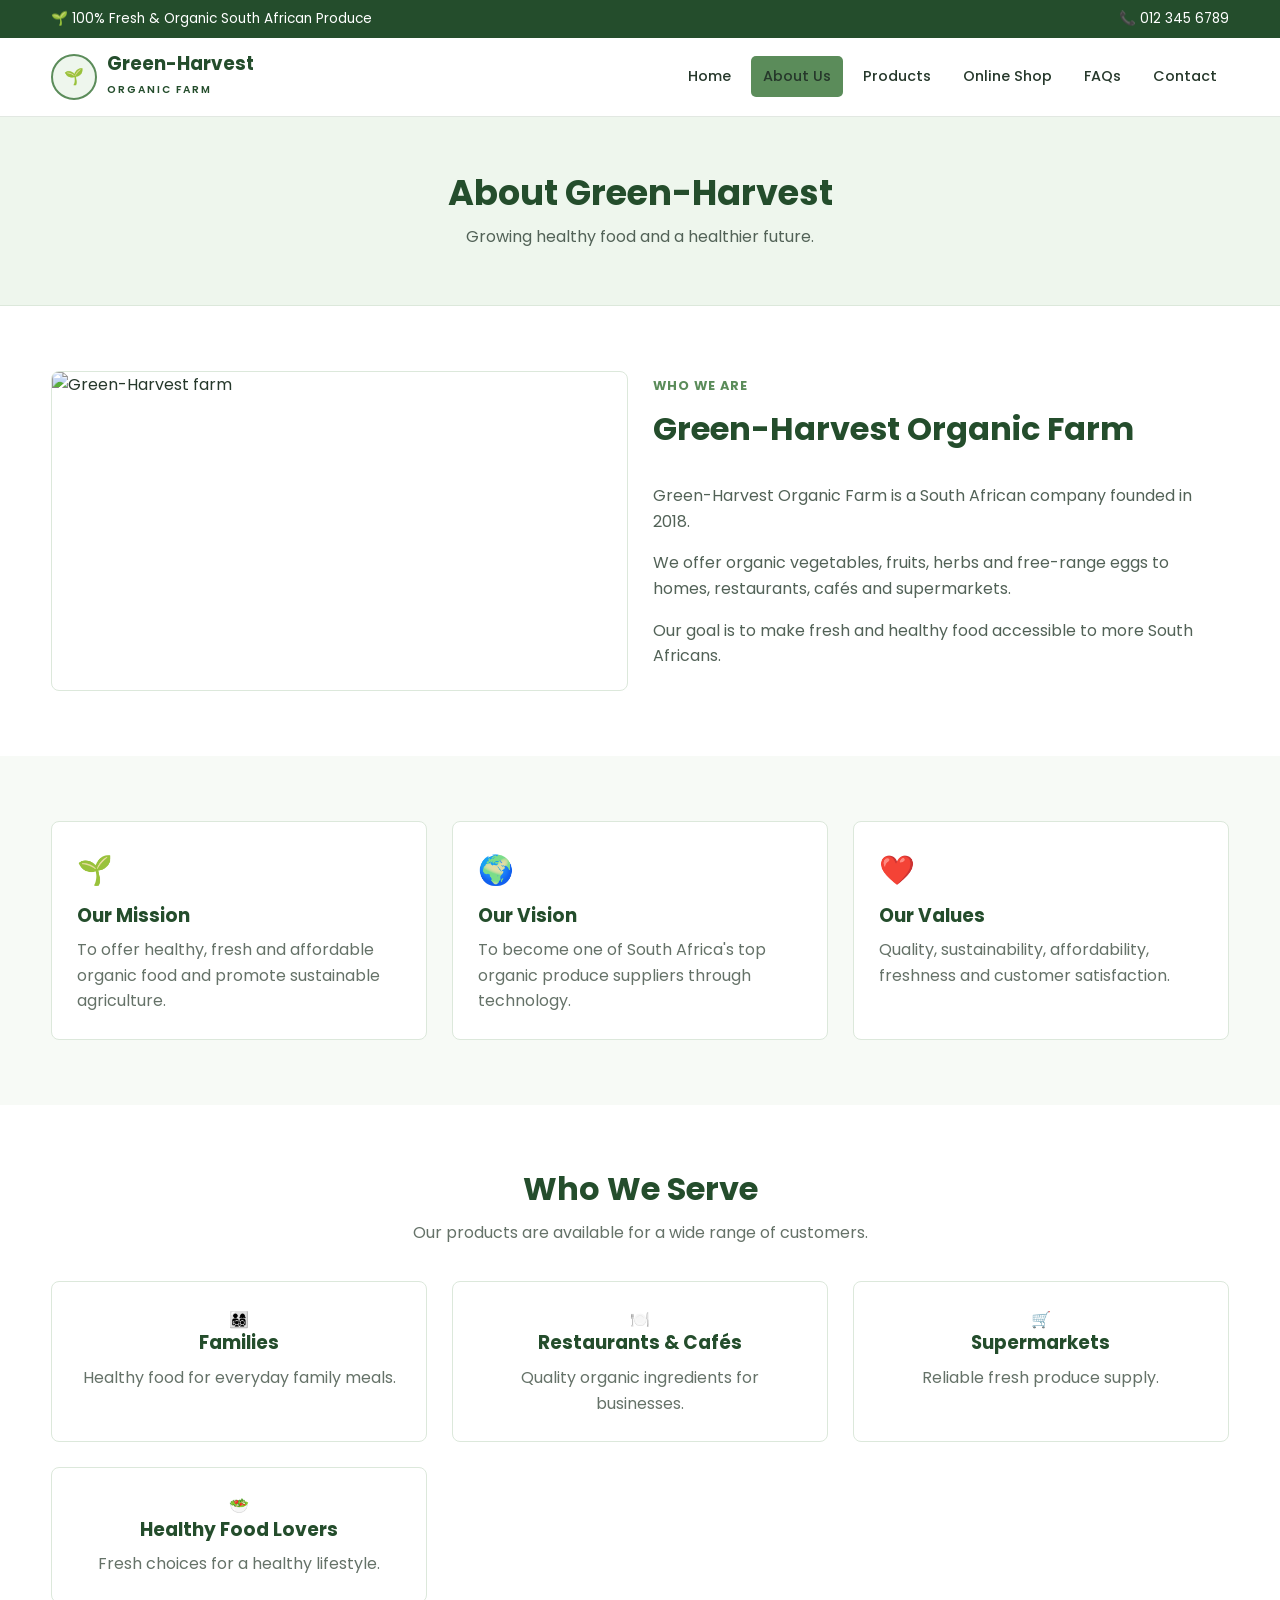
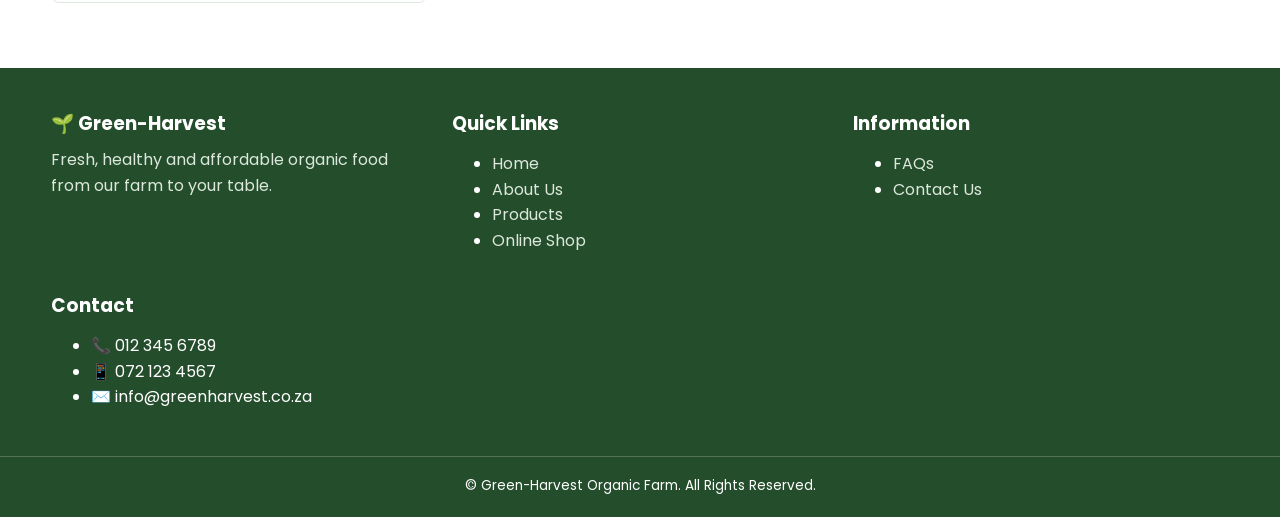
==== about.html @ e3145456 "Add Green-Harvest website files-POE" ====
<!DOCTYPE html>
<html lang="en">

<head>

    <meta charset="UTF-8">

    <meta name="viewport"
          content="width=device-width, initial-scale=1.0">

    <title>Green-Harvest | About Us</title>

    <link rel="stylesheet" href="style.css">

    <link rel="preconnect"
          href="https://fonts.googleapis.com">

    <link rel="preconnect"
          href="https://fonts.gstatic.com"
          crossorigin>

    <link
        href="https://fonts.googleapis.com/css2?family=Poppins:wght@400;500;600;700;800&display=swap"
        rel="stylesheet">

</head>

<body>


<!-- TOP BAR -->

<div class="top-bar">

    <div class="container top-content">

        <span>
            🌱 100% Fresh & Organic South African Produce
        </span>

        <span>
            📞 012 345 6789
        </span>

    </div>

</div>


<!-- NAVIGATION -->

<header>

    <div class="container">

        <nav>

            <a href="index.html" class="logo">

                <div class="logo-icon">
                    🌱
                </div>

                <div class="logo-text">

                    <h2>
                        Green-Harvest
                    </h2>

                    <span>
                        ORGANIC FARM
                    </span>

                </div>

            </a>


            <button class="menu-btn" id="menuBtn">
                ☰
            </button>


            <ul class="nav-links" id="navLinks">

                <li>
                    <a href="index.html">
                        Home
                    </a>
                </li>

                <li>
                    <a class="active-link" href="about.html">
                        About Us
                    </a>
                </li>

                <li>
                    <a href="products.html">
                        Products
                    </a>
                </li>

                <li>
                    <a href="shop.html">
                        Online Shop
                    </a>
                </li>

                <li>
                    <a href="faq.html">
                        FAQs
                    </a>
                </li>

                <li>
                    <a href="contact.html">
                        Contact
                    </a>
                </li>

            </ul>

        </nav>

    </div>

</header>


<!-- PAGE HERO -->

<section class="page-banner">

    <div class="container">

        <h1>
            About Green-Harvest
        </h1>

        <p>
            Growing healthy food and a healthier future.
        </p>

    </div>

</section>


<!-- ABOUT -->

<section class="section">

    <div class="container">

        <div class="about-grid">

            <div class="about-image">

                <img
                    src="https://images.unsplash.com/photo-1501004318641-b39e6451bec6?auto=format&fit=crop&w=1000&q=80"
                    alt="Green-Harvest farm">

            </div>


            <div class="about-content">

                <div class="section-heading left">

                    <p>
                        WHO WE ARE
                    </p>

                    <h2>
                        Green-Harvest Organic Farm
                    </h2>

                </div>


                <p>
                    Green-Harvest Organic Farm is a South African
                    company founded in 2018.
                </p>

                <p>
                    We offer organic vegetables, fruits, herbs and
                    free-range eggs to homes, restaurants, cafés
                    and supermarkets.
                </p>

                <p>
                    Our goal is to make fresh and healthy food
                    accessible to more South Africans.
                </p>

            </div>

        </div>

    </div>

</section>


<!-- MISSION AND VISION -->

<section class="section products">

    <div class="container">

        <div class="why-grid">

            <div class="why-card">

                <div class="icon">
                    🌱
                </div>

                <h3>
                    Our Mission
                </h3>

                <p>
                    To offer healthy, fresh and affordable organic
                    food and promote sustainable agriculture.
                </p>

            </div>


            <div class="why-card">

                <div class="icon">
                    🌍
                </div>

                <h3>
                    Our Vision
                </h3>

                <p>
                    To become one of South Africa's top organic
                    produce suppliers through technology.
                </p>

            </div>


            <div class="why-card">

                <div class="icon">
                    ❤️
                </div>

                <h3>
                    Our Values
                </h3>

                <p>
                    Quality, sustainability, affordability,
                    freshness and customer satisfaction.
                </p>

            </div>

        </div>

    </div>

</section>


<!-- TARGET AUDIENCE -->

<section class="section">

    <div class="container">

        <div class="section-heading">

            <h2>
                Who We Serve
            </h2>

            <p>
                Our products are available for a wide range
                of customers.
            </p>

        </div>


        <div class="feature-grid">

            <div class="feature-card">
                👨‍👩‍👧‍👦
                <h3>Families</h3>
                <p>
                    Healthy food for everyday family meals.
                </p>
            </div>

            <div class="feature-card">
                🍽️
                <h3>Restaurants & Cafés</h3>
                <p>
                    Quality organic ingredients for businesses.
                </p>
            </div>

            <div class="feature-card">
                🛒
                <h3>Supermarkets</h3>
                <p>
                    Reliable fresh produce supply.
                </p>
            </div>

            <div class="feature-card">
                🥗
                <h3>Healthy Food Lovers</h3>
                <p>
                    Fresh choices for a healthy lifestyle.
                </p>
            </div>

        </div>

    </div>

</section>


<!-- FOOTER -->

<footer>

    <div class="container">

        <div class="footer-grid">

            <div class="footer-col">

                <h3>
                    🌱 Green-Harvest
                </h3>

                <p>
                    Fresh, healthy and affordable organic food
                    from our farm to your table.
                </p>

            </div>


            <div class="footer-col">

                <h3>
                    Quick Links
                </h3>

                <ul>

                    <li>
                        <a href="index.html">Home</a>
                    </li>

                    <li>
                        <a href="about.html">About Us</a>
                    </li>

                    <li>
                        <a href="products.html">Products</a>
                    </li>

                    <li>
                        <a href="shop.html">Online Shop</a>
                    </li>

                </ul>

            </div>


            <div class="footer-col">

                <h3>
                    Information
                </h3>

                <ul>

                    <li>
                        <a href="faq.html">FAQs</a>
                    </li>

                    <li>
                        <a href="contact.html">Contact Us</a>
                    </li>

                </ul>

            </div>


            <div class="footer-col">

                <h3>
                    Contact
                </h3>

                <ul>

                    <li>📞 012 345 6789</li>
                    <li>📱 072 123 4567</li>
                    <li>✉️ info@greenharvest.co.za</li>

                </ul>

            </div>

        </div>

    </div>


    <div class="copyright">

        © <span id="year"></span>
        Green-Harvest Organic Farm.
        All Rights Reserved.

    </div>

</footer>


<script src="script.js"></script>

</body>

</html>
---- style.css ----
/* Green-Harvest Organic Farm
   CSS based on the Week 5-7 Web Development & Design material:
   selectors, box model, decoration, typography, links,
   responsive/adaptive design, media queries and breakpoints.
*/

/* =========================
   BASIC / TAG SELECTORS
   ========================= */

* {
    box-sizing: border-box;
}

html {
    scroll-behavior: smooth;
}

body {
    margin: 0;
    font-family: "Poppins", Helvetica, Arial, sans-serif;
    color: #26382b;
    background-color: #ffffff;
    line-height: 1.6;
}

img {
    max-width: 100%;
    height: auto;
    display: block;
}

h1, h2, h3, p {
    margin-top: 0;
}

h1, h2, h3 {
    line-height: 1.2;
}

a {
    text-decoration: none;
}

button,
input,
textarea,
select {
    font: inherit;
}

button {
    cursor: pointer;
}

/* =========================
   CLASS SELECTORS / LAYOUT
   ========================= */

.container {
    width: 92%;
    max-width: 1200px;
    margin-left: auto;
    margin-right: auto;
}

.top-bar {
    background-color: #244d2c;
    color: #ffffff;
    font-size: 0.85rem;
    padding: 8px 0;
}

.top-content {
    display: flex;
    justify-content: space-between;
    align-items: center;
    gap: 15px;
}

header {
    background-color: #ffffff;
    border-bottom: 1px solid #e2e8e2;
    position: relative;
    z-index: 10;
}

nav {
    min-height: 78px;
    display: flex;
    align-items: center;
    justify-content: space-between;
    gap: 20px;
}

.logo {
    display: flex;
    align-items: center;
    gap: 10px;
    color: #244d2c;
}

.logo-icon {
    width: 46px;
    height: 46px;
    border: 2px solid #5b8c5a;
    border-radius: 50%;
    display: flex;
    align-items: center;
    justify-content: center;
    background-color: #eef6ed;
}

.logo-text h2 {
    margin-bottom: 0;
    font-size: 1.15rem;
}

.logo-text span {
    font-size: 0.65rem;
    letter-spacing: 2px;
    font-weight: 600;
}

.nav-links {
    list-style: none;
    display: flex;
    align-items: center;
    gap: 8px;
    margin: 0;
    padding: 0;
}

.nav-links a {
    display: block;
    color: #26382b;
    padding: 9px 12px;
    border-radius: 5px;
    font-size: 0.9rem;
    font-weight: 500;
}

/* Link pseudo-classes from Week 6 */
.nav-links a:link {
    color: #26382b;
}

.nav-links a:visited {
    color: #4d6953;
}

.nav-links a:hover {
    color: #ffffff;
    background-color: #5b8c5a;
}

.nav-links a:active {
    background-color: #244d2c;
    color: #ffffff;
}

.nav-links a:focus {
    outline: 2px solid #5b8c5a;
    outline-offset: 2px;
}

.nav-links .active-link {
    color: #ffffff;
    background-color: #5b8c5a;
}

.cart-btn {
    background-color: #244d2c !important;
    color: #ffffff !important;
}

.menu-btn {
    display: none;
    border: 1px solid #5b8c5a;
    background-color: #ffffff;
    color: #244d2c;
    padding: 7px 10px;
    border-radius: 5px;
}

/* =========================
   HERO / BANNERS
   ========================= */

.hero {
    min-height: 560px;
    display: flex;
    align-items: center;
    background-color: #eef6ed;
    background-image: linear-gradient(rgba(238, 246, 237, 0.82), rgba(238, 246, 237, 0.92));
    background-position: center;
    background-size: cover;
    background-repeat: no-repeat;
}

.hero-content {
    max-width: 680px;
    padding: 60px 0;
}

.small-title {
    color: #5b8c5a;
    font-weight: 700;
    font-size: 0.85rem;
    letter-spacing: 1px;
    margin-bottom: 14px;
}

.hero h1 {
    color: #244d2c;
    font-size: 2.8rem;
    margin-bottom: 20px;
}

.hero h1 span {
    color: #5b8c5a;
}

.hero p {
    max-width: 620px;
    color: #526257;
    margin-bottom: 28px;
}

.hero-buttons {
    display: flex;
    flex-wrap: wrap;
    gap: 12px;
}

.btn {
    display: inline-block;
    border: 1px solid #5b8c5a;
    border-radius: 5px;
    padding: 12px 20px;
    background-color: #5b8c5a;
    color: #ffffff;
    font-weight: 600;
    text-align: center;
}

.btn:hover {
    background-color: #244d2c;
    border-color: #244d2c;
}

.btn:focus {
    outline: 2px solid #244d2c;
    outline-offset: 2px;
}

.btn-light {
    background-color: #ffffff;
    color: #244d2c;
}

.btn-light:hover {
    color: #ffffff;
}

.page-banner {
    background-color: #eef6ed;
    text-align: center;
    padding: 55px 0;
    border-bottom: 1px solid #dce8db;
}

.page-banner h1 {
    color: #244d2c;
    font-size: 2.2rem;
    margin-bottom: 10px;
}

.page-banner p {
    color: #526257;
    margin-bottom: 0;
}

/* =========================
   GENERAL SECTIONS
   ========================= */

.section {
    padding: 65px 0;
}

.products {
    background-color: #f7faf6;
}

.section-heading {
    text-align: center;
    max-width: 720px;
    margin: 0 auto 35px;
}

.section-heading.left {
    text-align: left;
    margin-left: 0;
}

.section-heading h2 {
    color: #244d2c;
    font-size: 2rem;
    margin-bottom: 12px;
}

.section-heading p {
    color: #657268;
}

.section-heading > p:first-child {
    color: #5b8c5a;
    font-weight: 700;
    font-size: 0.8rem;
    letter-spacing: 1px;
}

/* =========================
   BOX MODEL / CARDS
   ========================= */

.features {
    padding: 45px 0;
    background-color: #ffffff;
}

.feature-grid,
.why-grid,
.footer-grid,
.contact-grid,
.about-grid {
    display: grid;
    gap: 25px;
}

.feature-grid {
    grid-template-columns: repeat(3, 1fr);
}

.feature-card,
.why-card {
    border: 1px solid #dce8db;
    border-radius: 8px;
    padding: 25px;
    background-color: #ffffff;
}

.feature-card {
    text-align: center;
}

.feature-icon {
    font-size: 2rem;
    margin-bottom: 12px;
}

.feature-card h3,
.why-card h3 {
    color: #244d2c;
    margin-bottom: 10px;
}

.feature-card p,
.why-card p {
    color: #657268;
    margin-bottom: 0;
}

.about-grid {
    grid-template-columns: 1fr 1fr;
    align-items: center;
}

.about-image img {
    width: 100%;
    min-height: 320px;
    object-fit: cover;
    border-radius: 8px;
    border: 1px solid #dce8db;
}

.about-content p {
    color: #526257;
}

.why-grid {
    grid-template-columns: repeat(3, 1fr);
}

.icon {
    font-size: 1.8rem;
    margin-bottom: 12px;
}

/* =========================
   PRODUCT GRID
   ========================= */

.product-grid {
    display: grid;
    grid-template-columns: repeat(3, 1fr);
    gap: 25px;
}

.product-card {
    background-color: #ffffff;
    border: 1px solid #dce8db;
    border-radius: 8px;
    overflow: hidden;
}

.product-card:hover {
    border-color: #5b8c5a;
}

.product-image {
    position: relative;
    overflow: hidden;
}

.product-image img {
    width: 100%;
    height: 220px;
    object-fit: cover;
}

.product-badge {
    position: absolute;
    top: 12px;
    left: 12px;
    padding: 5px 9px;
    border-radius: 4px;
    background-color: #244d2c;
    color: #ffffff;
    font-size: 0.75rem;
    font-weight: 600;
}

.product-info {
    padding: 20px;
}

.product-info h3 {
    color: #244d2c;
    margin-bottom: 8px;
}

.product-info p {
    color: #657268;
    font-size: 0.9rem;
}

.product-bottom {
    display: flex;
    align-items: center;
    justify-content: space-between;
    gap: 10px;
}

.price {
    color: #244d2c;
    font-weight: 700;
}

.offer {
    color: #5b8c5a;
    font-weight: 600;
}

/* =========================
   CATALOGUE / SHOP
   ========================= */

.catalogue-search {
    max-width: 700px;
    margin: 0 auto 25px;
}

.catalogue-search input {
    width: 100%;
    padding: 13px 15px;
    border: 1px solid #cbd8ca;
    border-radius: 5px;
    background-color: #ffffff;
}

.catalogue-search input:focus {
    outline: 2px solid #5b8c5a;
    border-color: #5b8c5a;
}

.categories {
    display: flex;
    flex-wrap: wrap;
    justify-content: center;
    gap: 8px;
    margin-bottom: 35px;
}

.category-btn {
    border: 1px solid #bfcdbf;
    border-radius: 5px;
    padding: 9px 15px;
    background-color: #ffffff;
    color: #244d2c;
}

.category-btn:hover,
.category-btn.active {
    background-color: #5b8c5a;
    border-color: #5b8c5a;
    color: #ffffff;
}

.no-results {
    display: none;
    text-align: center;
    padding: 25px;
    color: #657268;
}

.center-button {
    text-align: center;
    margin-top: 30px;
}

.shop-header {
    display: flex;
    align-items: center;
    justify-content: space-between;
    gap: 15px;
    margin-bottom: 25px;
}

.cart-box {
    border: 1px solid #dce8db;
    border-radius: 8px;
    padding: 20px;
    background-color: #ffffff;
}

.cart-header,
.cart-total {
    display: flex;
    justify-content: space-between;
    align-items: center;
    gap: 15px;
}

.cart-modal {
    display: none;
    position: fixed;
    inset: 0;
    z-index: 100;
    padding: 30px 15px;
    background-color: rgba(0, 0, 0, 0.45);
    overflow: auto;
}

.cart-modal.open {
    display: block;
}

.cart-modal > * {
    max-width: 700px;
    margin-left: auto;
    margin-right: auto;
}

.close-cart {
    border: 0;
    background-color: transparent;
    color: #244d2c;
    font-size: 1.4rem;
}

.empty-cart {
    text-align: center;
    color: #657268;
}

.toast {
    display: none;
    position: fixed;
    right: 20px;
    bottom: 20px;
    z-index: 200;
    max-width: 320px;
    padding: 12px 16px;
    border-radius: 5px;
    background-color: #244d2c;
    color: #ffffff;
}

.toast.show {
    display: block;
}

/* =========================
   CONTACT / FORM
   ========================= */

.contact-grid {
    grid-template-columns: 0.9fr 1.1fr;
}

.contact-info,
.contact-form {
    border: 1px solid #dce8db;
    border-radius: 8px;
    padding: 30px;
    background-color: #ffffff;
}

.contact-info h2,
.contact-form h2 {
    color: #244d2c;
    margin-bottom: 15px;
}

.contact-info > p {
    color: #657268;
    margin-bottom: 25px;
}

.contact-detail {
    display: flex;
    flex-direction: column;
    gap: 3px;
    padding: 13px 0;
    border-bottom: 1px solid #e7eee6;
}

.contact-detail span {
    color: #657268;
}

.form-group {
    margin-bottom: 18px;
}

.form-group label {
    display: block;
    color: #244d2c;
    font-weight: 600;
    margin-bottom: 6px;
}

.form-group input,
.form-group textarea,
.form-group select {
    width: 100%;
    padding: 12px 13px;
    border: 1px solid #cbd8ca;
    border-radius: 5px;
    background-color: #ffffff;
}

.form-group textarea {
    min-height: 130px;
    resize: vertical;
}

.form-group input:focus,
.form-group textarea:focus,
.form-group select:focus {
    outline: 2px solid #5b8c5a;
    border-color: #5b8c5a;
}

.map-section {
    padding-top: 0;
}

.map {
    min-height: 280px;
    border: 1px solid #dce8db;
    border-radius: 8px;
    overflow: hidden;
}

/* =========================
   FAQ
   ========================= */

.faq-container {
    max-width: 850px;
    margin: 0 auto;
}

.faq-item {
    border: 1px solid #dce8db;
    border-radius: 6px;
    margin-bottom: 12px;
    background-color: #ffffff;
    overflow: hidden;
}

.faq-question {
    display: flex;
    justify-content: space-between;
    align-items: center;
    gap: 15px;
    padding: 17px 20px;
    color: #244d2c;
    font-weight: 600;
    cursor: pointer;
}

.faq-question:hover {
    background-color: #eef6ed;
}

.faq-answer {
    display: none;
    padding: 0 20px 18px;
    color: #657268;
}

.faq-item.open .faq-answer {
    display: block;
}

/* =========================
   FOOTER
   ========================= */

footer {
    background-color: #244d2c;
    color: #ffffff;
    padding: 45px 0 20px;
}

.footer-grid {
    grid-template-columns: repeat(3, 1fr);
}

.footer-col h3 {
    color: #ffffff;
    margin-bottom: 12px;
}

.footer-col p,
.footer-col a {
    color: #dce8db;
}

.footer-col a:hover {
    color: #ffffff;
    text-decoration: underline;
}

.copyright {
    border-top: 1px solid rgba(255, 255, 255, 0.2);
    margin-top: 30px;
    padding-top: 18px;
    text-align: center;
    font-size: 0.85rem;
}

/* =========================
   COMPOUND / GROUPING SELECTORS
   ========================= */

/* Compound selector: targets links inside the navigation. */
header .nav-links a {
    transition: background-color 0.2s ease, color 0.2s ease;
}

/* Grouping selector: keeps headings consistent. */
.hero h1,
.page-banner h1,
.section-heading h2,
.contact-info h2,
.contact-form h2 {
    font-weight: 700;
}

/* =========================
   RESPONSIVE DESIGN
   Mobile-first adjustment
   ========================= */

/* Breakpoint for medium screens */
@media (max-width: 900px) {

    .nav-links {
        gap: 3px;
    }

    .nav-links a {
        padding: 8px 7px;
        font-size: 0.82rem;
    }

    .product-grid,
    .feature-grid,
    .why-grid {
        grid-template-columns: repeat(2, 1fr);
    }

    .about-grid,
    .contact-grid {
        grid-template-columns: 1fr;
    }

    .footer-grid {
        grid-template-columns: 1fr 1fr;
    }
}

/* Breakpoint for smaller screens */
@media (max-width: 700px) {

    .top-content {
        flex-direction: column;
        text-align: center;
        gap: 2px;
    }

    nav {
        min-height: 70px;
    }

    .menu-btn {
        display: block;
    }

    .nav-links {
        display: none;
        position: absolute;
        left: 4%;
        right: 4%;
        top: 70px;
        padding: 10px;
        flex-direction: column;
        align-items: stretch;
        background-color: #ffffff;
        border: 1px solid #dce8db;
        border-radius: 6px;
        box-shadow: 0 5px 15px rgba(0, 0, 0, 0.08);
    }

    .nav-links.open {
        display: flex;
    }

    .nav-links a {
        width: 100%;
    }

    .hero {
        min-height: auto;
    }

    .hero-content {
        padding: 50px 0;
    }

    .hero h1 {
        font-size: 2.1rem;
    }

    .hero-buttons {
        flex-direction: column;
        align-items: stretch;
    }

    .btn {
        width: 100%;
    }

    .section {
        padding: 50px 0;
    }

    .product-grid,
    .feature-grid,
    .why-grid,
    .footer-grid {
        grid-template-columns: 1fr;
    }

    .product-image img {
        height: 210px;
    }

    .shop-header {
        flex-direction: column;
        align-items: stretch;
    }

    .page-banner {
        padding: 45px 0;
    }

    .page-banner h1 {
        font-size: 1.8rem;
    }
}

/* Small breakpoint for very narrow screens */
@media (max-width: 450px) {

    .container {
        width: 94%;
    }

    .logo-text h2 {
        font-size: 1rem;
    }

    .logo-text span {
        font-size: 0.55rem;
    }

    .hero h1 {
        font-size: 1.8rem;
    }

    .section-heading h2 {
        font-size: 1.6rem;
    }

    .contact-info,
    .contact-form,
    .feature-card,
    .why-card,
    .product-info {
        padding: 20px;
    }
}
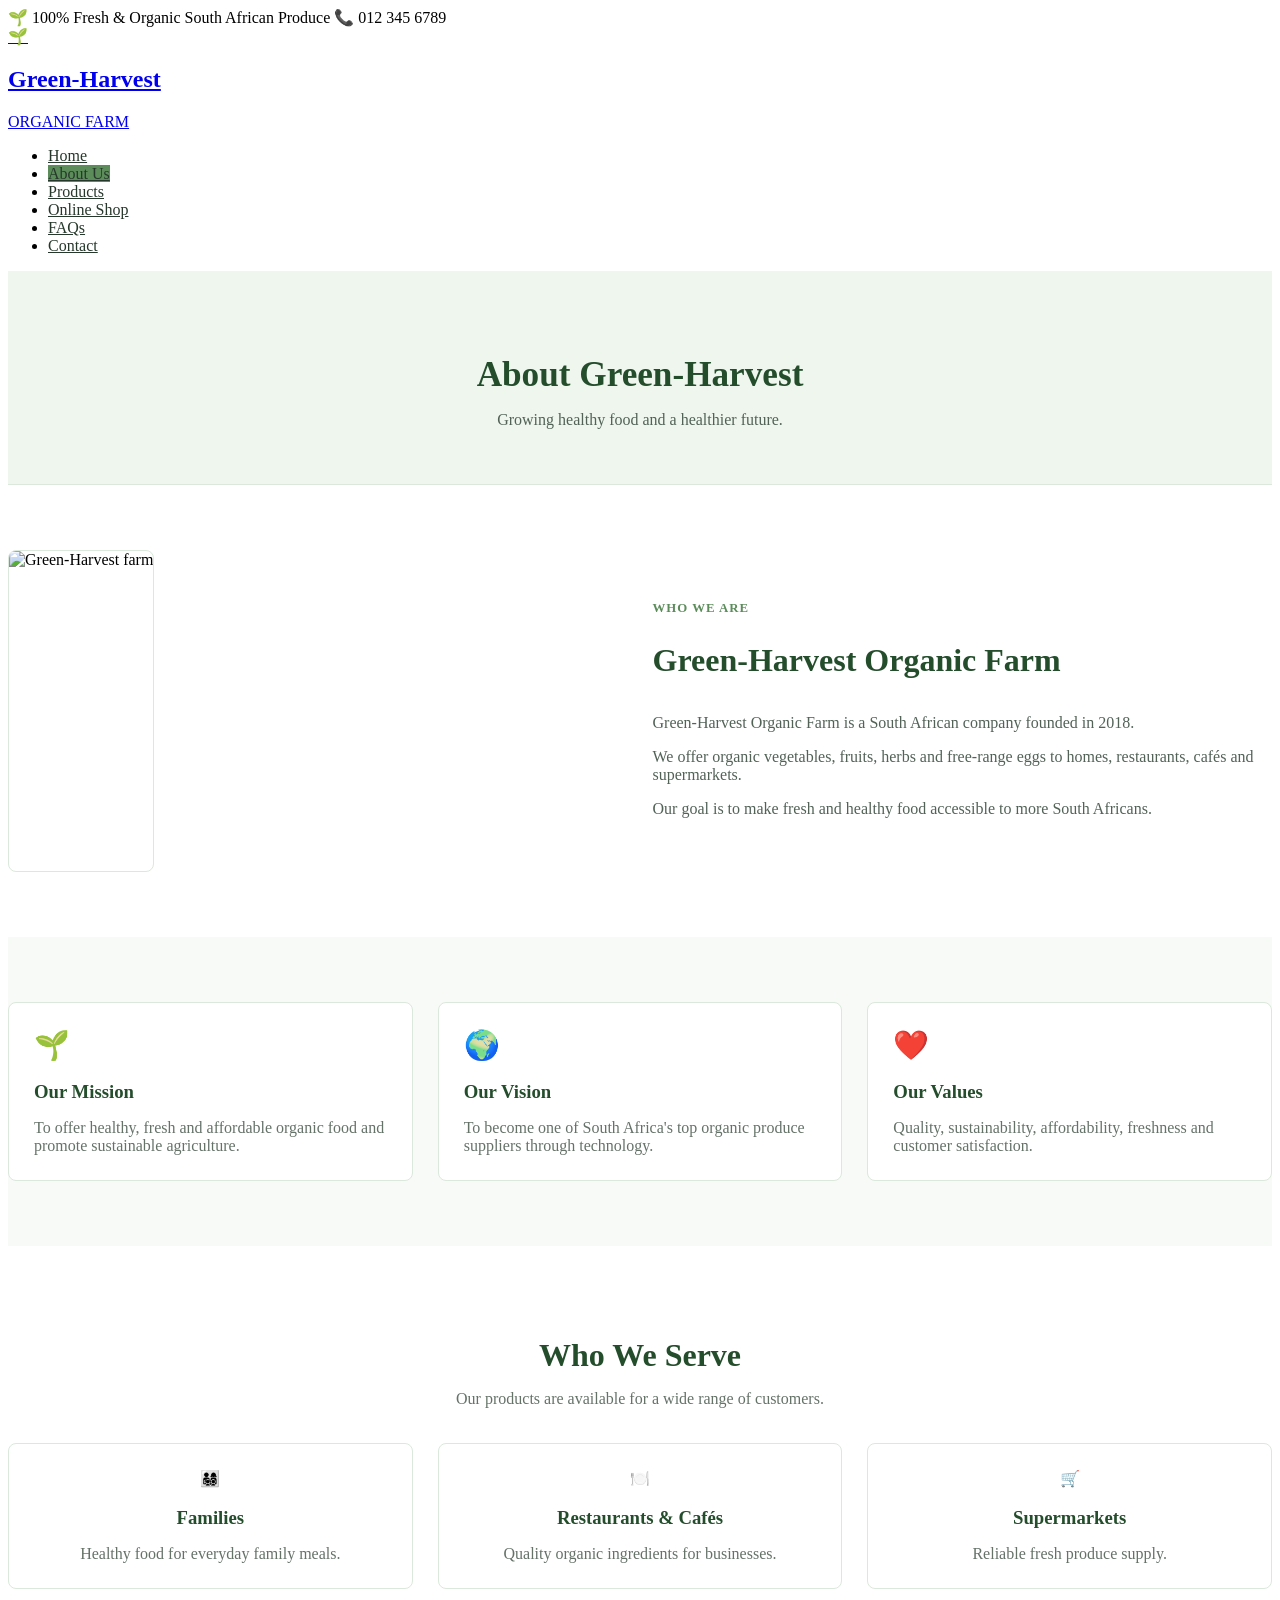
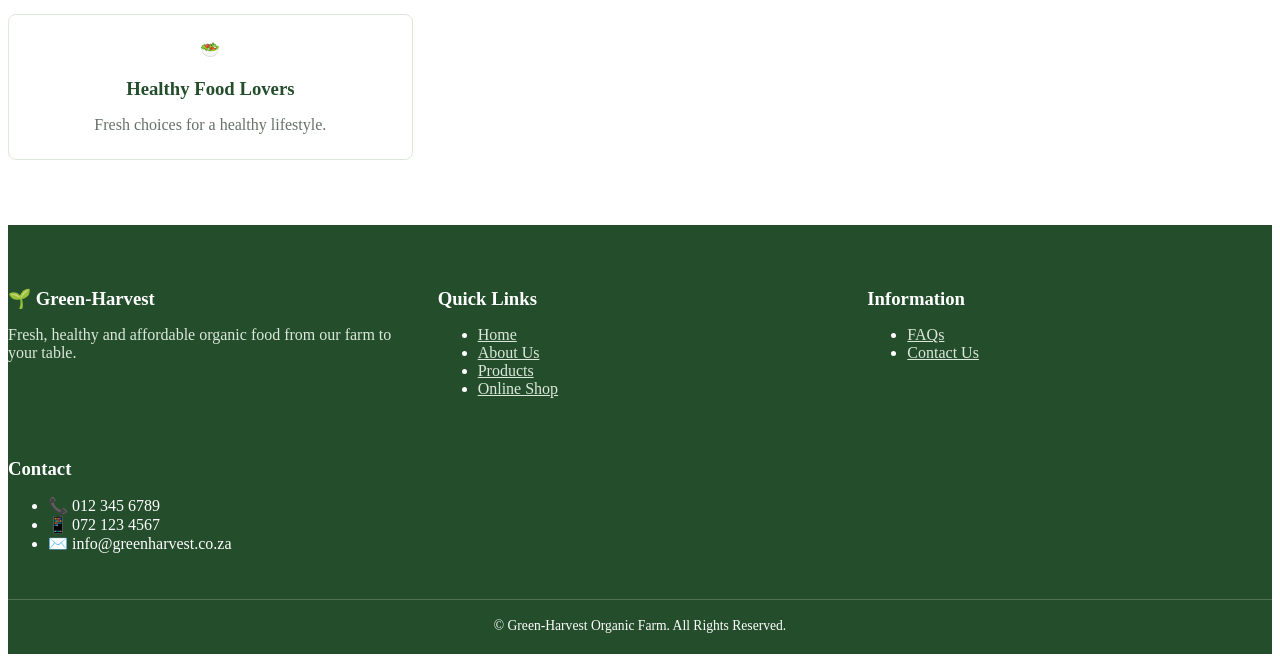
==== commit e601c54e: "Fix formatting issues in about.html" ====
--- a/about.html
+++ b/about.html
@@ -28,7 +28,6 @@
 <body>
 
 
-<!-- TOP BAR -->
 
 <div class="top-bar">
 
@@ -47,7 +46,6 @@
 </div>
 
 
-<!-- NAVIGATION -->
 
 <header>
 
@@ -128,7 +126,6 @@
 </header>
 
 
-<!-- PAGE HERO -->
 
 <section class="page-banner">
 
@@ -204,7 +201,6 @@
 </section>
 
 
-<!-- MISSION AND VISION -->
 
 <section class="section products">
 
@@ -272,7 +268,6 @@
 </section>
 
 
-<!-- TARGET AUDIENCE -->
 
 <section class="section">
 
@@ -333,7 +328,6 @@
 </section>
 
 
-<!-- FOOTER -->
 
 <footer>
 
@@ -441,4 +435,4 @@
 
 </body>
 
-</html>+</html>
--- a/style.css
+++ b/style.css
@@ -1,12 +1,5 @@
 /* Green-Harvest Organic Farm
-   CSS based on the Week 5-7 Web Development & Design material:
-   selectors, box model, decoration, typography, links,
-   responsive/adaptive design, media queries and breakpoints.
-*/
-
-/* =========================
-   BASIC / TAG SELECTORS
-   ========================= */
+
 
 * {
     box-sizing: border-box;
@@ -53,9 +46,7 @@
     cursor: pointer;
 }
 
-/* =========================
-   CLASS SELECTORS / LAYOUT
-   ========================= */
+
 
 .container {
     width: 92%;
@@ -183,9 +174,6 @@
     border-radius: 5px;
 }
 
-/* =========================
-   HERO / BANNERS
-   ========================= */
 
 .hero {
     min-height: 560px;
@@ -281,9 +269,7 @@
     margin-bottom: 0;
 }
 
-/* =========================
-   GENERAL SECTIONS
-   ========================= */
+
 
 .section {
     padding: 65px 0;
@@ -321,9 +307,6 @@
     letter-spacing: 1px;
 }
 
-/* =========================
-   BOX MODEL / CARDS
-   ========================= */
 
 .features {
     padding: 45px 0;
@@ -398,9 +381,7 @@
     margin-bottom: 12px;
 }
 
-/* =========================
-   PRODUCT GRID
-   ========================= */
+
 
 .product-grid {
     display: grid;
@@ -473,9 +454,7 @@
     font-weight: 600;
 }
 
-/* =========================
-   CATALOGUE / SHOP
-   ========================= */
+
 
 .catalogue-search {
     max-width: 700px;
@@ -602,9 +581,7 @@
     display: block;
 }
 
-/* =========================
-   CONTACT / FORM
-   ========================= */
+
 
 .contact-grid {
     grid-template-columns: 0.9fr 1.1fr;
@@ -685,9 +662,7 @@
     overflow: hidden;
 }
 
-/* =========================
-   FAQ
-   ========================= */
+
 
 .faq-container {
     max-width: 850px;
@@ -727,9 +702,7 @@
     display: block;
 }
 
-/* =========================
-   FOOTER
-   ========================= */
+
 
 footer {
     background-color: #244d2c;
@@ -764,9 +737,7 @@
     font-size: 0.85rem;
 }
 
-/* =========================
-   COMPOUND / GROUPING SELECTORS
-   ========================= */
+
 
 /* Compound selector: targets links inside the navigation. */
 header .nav-links a {
@@ -782,10 +753,7 @@
     font-weight: 700;
 }
 
-/* =========================
-   RESPONSIVE DESIGN
-   Mobile-first adjustment
-   ========================= */
+
 
 /* Breakpoint for medium screens */
 @media (max-width: 900px) {
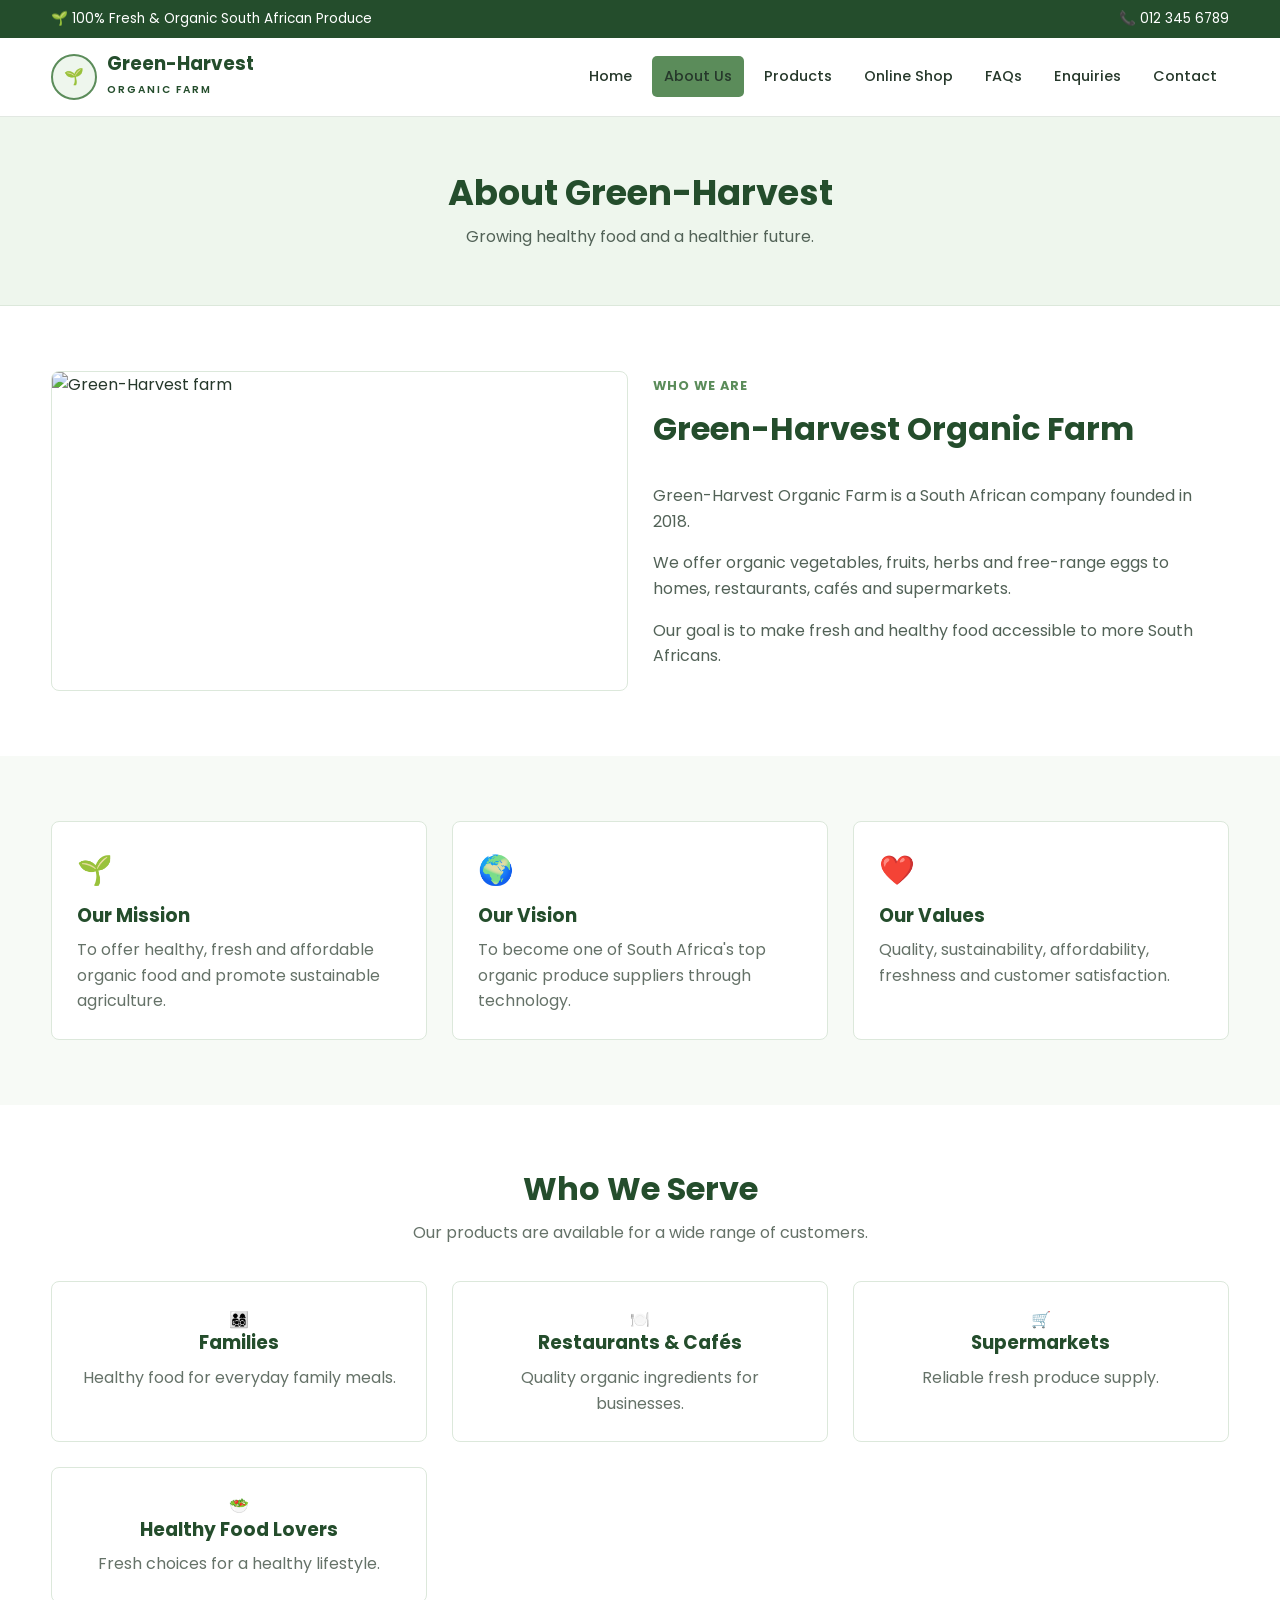
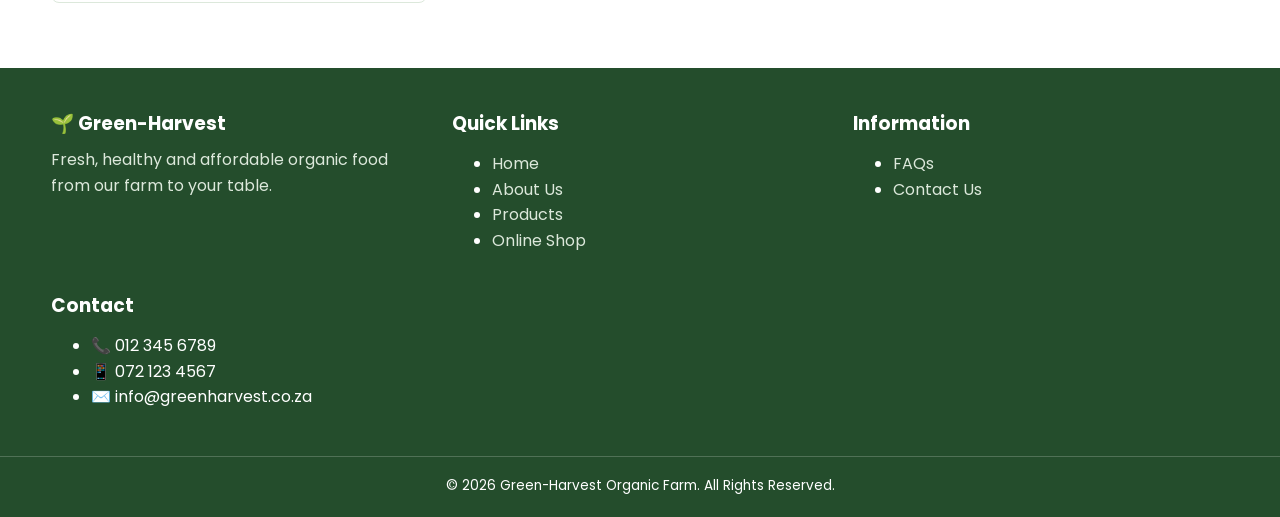
==== commit ab1469f4: "Add files via upload" ====
--- a/about.html
+++ b/about.html
@@ -1,438 +1,447 @@
-<!DOCTYPE html>
-<html lang="en">
-
-<head>
-
-    <meta charset="UTF-8">
-
-    <meta name="viewport"
-          content="width=device-width, initial-scale=1.0">
-
-    <title>Green-Harvest | About Us</title>
-
-    <link rel="stylesheet" href="style.css">
-
-    <link rel="preconnect"
-          href="https://fonts.googleapis.com">
-
-    <link rel="preconnect"
-          href="https://fonts.gstatic.com"
-          crossorigin>
-
-    <link
-        href="https://fonts.googleapis.com/css2?family=Poppins:wght@400;500;600;700;800&display=swap"
-        rel="stylesheet">
-
-</head>
-
-<body>
-
-
-
-<div class="top-bar">
-
-    <div class="container top-content">
-
-        <span>
-            🌱 100% Fresh & Organic South African Produce
-        </span>
-
-        <span>
-            📞 012 345 6789
-        </span>
-
-    </div>
-
-</div>
-
-
-
-<header>
-
-    <div class="container">
-
-        <nav>
-
-            <a href="index.html" class="logo">
-
-                <div class="logo-icon">
-                    🌱
-                </div>
-
-                <div class="logo-text">
-
-                    <h2>
-                        Green-Harvest
-                    </h2>
-
-                    <span>
-                        ORGANIC FARM
-                    </span>
-
-                </div>
-
-            </a>
-
-
-            <button class="menu-btn" id="menuBtn">
-                ☰
-            </button>
-
-
-            <ul class="nav-links" id="navLinks">
-
-                <li>
-                    <a href="index.html">
-                        Home
-                    </a>
-                </li>
-
-                <li>
-                    <a class="active-link" href="about.html">
-                        About Us
-                    </a>
-                </li>
-
-                <li>
-                    <a href="products.html">
-                        Products
-                    </a>
-                </li>
-
-                <li>
-                    <a href="shop.html">
-                        Online Shop
-                    </a>
-                </li>
-
-                <li>
-                    <a href="faq.html">
-                        FAQs
-                    </a>
-                </li>
-
-                <li>
-                    <a href="contact.html">
-                        Contact
-                    </a>
-                </li>
-
-            </ul>
-
-        </nav>
-
-    </div>
-
-</header>
-
-
-
-<section class="page-banner">
-
-    <div class="container">
-
-        <h1>
-            About Green-Harvest
-        </h1>
-
-        <p>
-            Growing healthy food and a healthier future.
-        </p>
-
-    </div>
-
-</section>
-
-
-<!-- ABOUT -->
-
-<section class="section">
-
-    <div class="container">
-
-        <div class="about-grid">
-
-            <div class="about-image">
-
-                <img
-                    src="https://images.unsplash.com/photo-1501004318641-b39e6451bec6?auto=format&fit=crop&w=1000&q=80"
-                    alt="Green-Harvest farm">
-
-            </div>
-
-
-            <div class="about-content">
-
-                <div class="section-heading left">
-
-                    <p>
-                        WHO WE ARE
-                    </p>
-
-                    <h2>
-                        Green-Harvest Organic Farm
-                    </h2>
-
-                </div>
-
-
-                <p>
-                    Green-Harvest Organic Farm is a South African
-                    company founded in 2018.
-                </p>
-
-                <p>
-                    We offer organic vegetables, fruits, herbs and
-                    free-range eggs to homes, restaurants, cafés
-                    and supermarkets.
-                </p>
-
-                <p>
-                    Our goal is to make fresh and healthy food
-                    accessible to more South Africans.
-                </p>
-
-            </div>
-
-        </div>
-
-    </div>
-
-</section>
-
-
-
-<section class="section products">
-
-    <div class="container">
-
-        <div class="why-grid">
-
-            <div class="why-card">
-
-                <div class="icon">
-                    🌱
-                </div>
-
-                <h3>
-                    Our Mission
-                </h3>
-
-                <p>
-                    To offer healthy, fresh and affordable organic
-                    food and promote sustainable agriculture.
-                </p>
-
-            </div>
-
-
-            <div class="why-card">
-
-                <div class="icon">
-                    🌍
-                </div>
-
-                <h3>
-                    Our Vision
-                </h3>
-
-                <p>
-                    To become one of South Africa's top organic
-                    produce suppliers through technology.
-                </p>
-
-            </div>
-
-
-            <div class="why-card">
-
-                <div class="icon">
-                    ❤️
-                </div>
-
-                <h3>
-                    Our Values
-                </h3>
-
-                <p>
-                    Quality, sustainability, affordability,
-                    freshness and customer satisfaction.
-                </p>
-
-            </div>
-
-        </div>
-
-    </div>
-
-</section>
-
-
-
-<section class="section">
-
-    <div class="container">
-
-        <div class="section-heading">
-
-            <h2>
-                Who We Serve
-            </h2>
-
-            <p>
-                Our products are available for a wide range
-                of customers.
-            </p>
-
-        </div>
-
-
-        <div class="feature-grid">
-
-            <div class="feature-card">
-                👨‍👩‍👧‍👦
-                <h3>Families</h3>
-                <p>
-                    Healthy food for everyday family meals.
-                </p>
-            </div>
-
-            <div class="feature-card">
-                🍽️
-                <h3>Restaurants & Cafés</h3>
-                <p>
-                    Quality organic ingredients for businesses.
-                </p>
-            </div>
-
-            <div class="feature-card">
-                🛒
-                <h3>Supermarkets</h3>
-                <p>
-                    Reliable fresh produce supply.
-                </p>
-            </div>
-
-            <div class="feature-card">
-                🥗
-                <h3>Healthy Food Lovers</h3>
-                <p>
-                    Fresh choices for a healthy lifestyle.
-                </p>
-            </div>
-
-        </div>
-
-    </div>
-
-</section>
-
-
-
-<footer>
-
-    <div class="container">
-
-        <div class="footer-grid">
-
-            <div class="footer-col">
-
-                <h3>
-                    🌱 Green-Harvest
-                </h3>
-
-                <p>
-                    Fresh, healthy and affordable organic food
-                    from our farm to your table.
-                </p>
-
-            </div>
-
-
-            <div class="footer-col">
-
-                <h3>
-                    Quick Links
-                </h3>
-
-                <ul>
-
-                    <li>
-                        <a href="index.html">Home</a>
-                    </li>
-
-                    <li>
-                        <a href="about.html">About Us</a>
-                    </li>
-
-                    <li>
-                        <a href="products.html">Products</a>
-                    </li>
-
-                    <li>
-                        <a href="shop.html">Online Shop</a>
-                    </li>
-
-                </ul>
-
-            </div>
-
-
-            <div class="footer-col">
-
-                <h3>
-                    Information
-                </h3>
-
-                <ul>
-
-                    <li>
-                        <a href="faq.html">FAQs</a>
-                    </li>
-
-                    <li>
-                        <a href="contact.html">Contact Us</a>
-                    </li>
-
-                </ul>
-
-            </div>
-
-
-            <div class="footer-col">
-
-                <h3>
-                    Contact
-                </h3>
-
-                <ul>
-
-                    <li>📞 012 345 6789</li>
-                    <li>📱 072 123 4567</li>
-                    <li>✉️ info@greenharvest.co.za</li>
-
-                </ul>
-
-            </div>
-
-        </div>
-
-    </div>
-
-
-    <div class="copyright">
-
-        © <span id="year"></span>
-        Green-Harvest Organic Farm.
-        All Rights Reserved.
-
-    </div>
-
-</footer>
-
-
-<script src="script.js"></script>
-
-</body>
-
-</html>
+<!DOCTYPE html>
+<html lang="en">
+
+<head>
+
+    <meta charset="UTF-8">
+
+    <meta name="viewport"
+          content="width=device-width, initial-scale=1.0">
+
+    <title>About Green-Harvest Organic Farm | Sustainable Farming</title>
+    <meta name="description" content="Learn about Green-Harvest Organic Farm, our mission, fresh produce and commitment to sustainable agriculture in Gauteng, South Africa.">
+    <meta name="theme-color" content="#245b35">
+
+    <link rel="stylesheet" href="style.css">
+
+    <link rel="preconnect"
+          href="https://fonts.googleapis.com">
+
+    <link rel="preconnect"
+          href="https://fonts.gstatic.com"
+          crossorigin>
+
+    <link
+        href="https://fonts.googleapis.com/css2?family=Poppins:wght@400;500;600;700;800&display=swap"
+        rel="stylesheet">
+
+</head>
+
+<body>
+
+
+<!-- TOP BAR -->
+
+<div class="top-bar">
+
+    <div class="container top-content">
+
+        <span>
+            🌱 100% Fresh & Organic South African Produce
+        </span>
+
+        <span>
+            📞 012 345 6789
+        </span>
+
+    </div>
+
+</div>
+
+
+<!-- NAVIGATION -->
+
+<header>
+
+    <div class="container">
+
+        <nav>
+
+            <a href="index.html" class="logo">
+
+                <div class="logo-icon">
+                    🌱
+                </div>
+
+                <div class="logo-text">
+
+                    <h2>
+                        Green-Harvest
+                    </h2>
+
+                    <span>
+                        ORGANIC FARM
+                    </span>
+
+                </div>
+
+            </a>
+
+
+            <button class="menu-btn" id="menuBtn">
+                ☰
+            </button>
+
+
+            <ul class="nav-links" id="navLinks">
+
+                <li>
+                    <a href="index.html">
+                        Home
+                    </a>
+                </li>
+
+                <li>
+                    <a class="active-link" href="about.html">
+                        About Us
+                    </a>
+                </li>
+
+                <li>
+                    <a href="products.html">
+                        Products
+                    </a>
+                </li>
+
+                <li>
+                    <a href="shop.html">
+                        Online Shop
+                    </a>
+                </li>
+
+                <li>
+                    <a href="faq.html">
+                        FAQs
+                    </a>
+                </li>
+
+                <li><a href="enquiry.html">Enquiries</a></li>
+                    <li>
+                    <a href="contact.html">
+                        Contact
+                    </a>
+                </li>
+
+            </ul>
+
+        </nav>
+
+    </div>
+
+</header>
+
+
+<!-- PAGE HERO -->
+
+<section class="page-banner">
+
+    <div class="container">
+
+        <h1>
+            About Green-Harvest
+        </h1>
+
+        <p>
+            Growing healthy food and a healthier future.
+        </p>
+
+    </div>
+
+</section>
+
+
+<!-- ABOUT -->
+
+<section class="section">
+
+    <div class="container">
+
+        <div class="about-grid">
+
+            <div class="about-image">
+
+                <img loading="lazy"
+                    src="https://images.unsplash.com/photo-1501004318641-b39e6451bec6?auto=format&fit=crop&w=1000&q=80"
+                    alt="Green-Harvest farm">
+
+            </div>
+
+
+            <div class="about-content">
+
+                <div class="section-heading left">
+
+                    <p>
+                        WHO WE ARE
+                    </p>
+
+                    <h2>
+                        Green-Harvest Organic Farm
+                    </h2>
+
+                </div>
+
+
+                <p>
+                    Green-Harvest Organic Farm is a South African
+                    company founded in 2018.
+                </p>
+
+                <p>
+                    We offer organic vegetables, fruits, herbs and
+                    free-range eggs to homes, restaurants, cafés
+                    and supermarkets.
+                </p>
+
+                <p>
+                    Our goal is to make fresh and healthy food
+                    accessible to more South Africans.
+                </p>
+
+            </div>
+
+        </div>
+
+    </div>
+
+</section>
+
+
+<!-- MISSION AND VISION -->
+
+<section class="section products">
+
+    <div class="container">
+
+        <div class="why-grid">
+
+            <div class="why-card">
+
+                <div class="icon">
+                    🌱
+                </div>
+
+                <h3>
+                    Our Mission
+                </h3>
+
+                <p>
+                    To offer healthy, fresh and affordable organic
+                    food and promote sustainable agriculture.
+                </p>
+
+            </div>
+
+
+            <div class="why-card">
+
+                <div class="icon">
+                    🌍
+                </div>
+
+                <h3>
+                    Our Vision
+                </h3>
+
+                <p>
+                    To become one of South Africa's top organic
+                    produce suppliers through technology.
+                </p>
+
+            </div>
+
+
+            <div class="why-card">
+
+                <div class="icon">
+                    ❤️
+                </div>
+
+                <h3>
+                    Our Values
+                </h3>
+
+                <p>
+                    Quality, sustainability, affordability,
+                    freshness and customer satisfaction.
+                </p>
+
+            </div>
+
+        </div>
+
+    </div>
+
+</section>
+
+
+<!-- TARGET AUDIENCE -->
+
+<section class="section">
+
+    <div class="container">
+
+        <div class="section-heading">
+
+            <h2>
+                Who We Serve
+            </h2>
+
+            <p>
+                Our products are available for a wide range
+                of customers.
+            </p>
+
+        </div>
+
+
+        <div class="feature-grid">
+
+            <div class="feature-card">
+                👨‍👩‍👧‍👦
+                <h3>Families</h3>
+                <p>
+                    Healthy food for everyday family meals.
+                </p>
+            </div>
+
+            <div class="feature-card">
+                🍽️
+                <h3>Restaurants & Cafés</h3>
+                <p>
+                    Quality organic ingredients for businesses.
+                </p>
+            </div>
+
+            <div class="feature-card">
+                🛒
+                <h3>Supermarkets</h3>
+                <p>
+                    Reliable fresh produce supply.
+                </p>
+            </div>
+
+            <div class="feature-card">
+                🥗
+                <h3>Healthy Food Lovers</h3>
+                <p>
+                    Fresh choices for a healthy lifestyle.
+                </p>
+            </div>
+
+        </div>
+
+    </div>
+
+</section>
+
+
+<!-- FOOTER -->
+
+<footer>
+
+    <div class="container">
+
+        <div class="footer-grid">
+
+            <div class="footer-col">
+
+                <h3>
+                    🌱 Green-Harvest
+                </h3>
+
+                <p>
+                    Fresh, healthy and affordable organic food
+                    from our farm to your table.
+                </p>
+
+            </div>
+
+
+            <div class="footer-col">
+
+                <h3>
+                    Quick Links
+                </h3>
+
+                <ul>
+
+                    <li>
+                        <a href="index.html">Home</a>
+                    </li>
+
+                    <li>
+                        <a href="about.html">About Us</a>
+                    </li>
+
+                    <li>
+                        <a href="products.html">Products</a>
+                    </li>
+
+                    <li>
+                        <a href="shop.html">Online Shop</a>
+                    </li>
+
+                </ul>
+
+            </div>
+
+
+            <div class="footer-col">
+
+                <h3>
+                    Information
+                </h3>
+
+                <ul>
+
+                    <li>
+                        <a href="faq.html">FAQs</a>
+                    </li>
+
+                    <li>
+                        <a href="contact.html">Contact Us</a>
+                    </li>
+
+                </ul>
+
+            </div>
+
+
+            <div class="footer-col">
+
+                <h3>
+                    Contact
+                </h3>
+
+                <ul>
+
+                    <li>📞 012 345 6789</li>
+                    <li>📱 072 123 4567</li>
+                    <li>✉️ info@greenharvest.co.za</li>
+
+                </ul>
+
+            </div>
+
+        </div>
+
+    </div>
+
+
+    <div class="copyright">
+
+        © <span id="year"></span>
+        Green-Harvest Organic Farm.
+        All Rights Reserved.
+
+    </div>
+
+</footer>
+
+
+<script src="script.js"></script>
+
+</body>
+
+</html>
--- a/style.css
+++ b/style.css
@@ -1,5 +1,12 @@
 /* Green-Harvest Organic Farm
-
+   CSS based on the Week 5-7 Web Development & Design material:
+   selectors, box model, decoration, typography, links,
+   responsive/adaptive design, media queries and breakpoints.
+*/
+
+/* =========================
+   BASIC / TAG SELECTORS
+   ========================= */
 
 * {
     box-sizing: border-box;
@@ -46,7 +53,9 @@
     cursor: pointer;
 }
 
-
+/* =========================
+   CLASS SELECTORS / LAYOUT
+   ========================= */
 
 .container {
     width: 92%;
@@ -174,6 +183,9 @@
     border-radius: 5px;
 }
 
+/* =========================
+   HERO / BANNERS
+   ========================= */
 
 .hero {
     min-height: 560px;
@@ -269,7 +281,9 @@
     margin-bottom: 0;
 }
 
-
+/* =========================
+   GENERAL SECTIONS
+   ========================= */
 
 .section {
     padding: 65px 0;
@@ -307,6 +321,9 @@
     letter-spacing: 1px;
 }
 
+/* =========================
+   BOX MODEL / CARDS
+   ========================= */
 
 .features {
     padding: 45px 0;
@@ -381,7 +398,9 @@
     margin-bottom: 12px;
 }
 
-
+/* =========================
+   PRODUCT GRID
+   ========================= */
 
 .product-grid {
     display: grid;
@@ -454,7 +473,9 @@
     font-weight: 600;
 }
 
-
+/* =========================
+   CATALOGUE / SHOP
+   ========================= */
 
 .catalogue-search {
     max-width: 700px;
@@ -581,7 +602,9 @@
     display: block;
 }
 
-
+/* =========================
+   CONTACT / FORM
+   ========================= */
 
 .contact-grid {
     grid-template-columns: 0.9fr 1.1fr;
@@ -662,7 +685,9 @@
     overflow: hidden;
 }
 
-
+/* =========================
+   FAQ
+   ========================= */
 
 .faq-container {
     max-width: 850px;
@@ -702,7 +727,9 @@
     display: block;
 }
 
-
+/* =========================
+   FOOTER
+   ========================= */
 
 footer {
     background-color: #244d2c;
@@ -737,7 +764,9 @@
     font-size: 0.85rem;
 }
 
-
+/* =========================
+   COMPOUND / GROUPING SELECTORS
+   ========================= */
 
 /* Compound selector: targets links inside the navigation. */
 header .nav-links a {
@@ -753,7 +782,10 @@
     font-weight: 700;
 }
 
-
+/* =========================
+   RESPONSIVE DESIGN
+   Mobile-first adjustment
+   ========================= */
 
 /* Breakpoint for medium screens */
 @media (max-width: 900px) {
@@ -904,3 +936,40 @@
         padding: 20px;
     }
 }
+
+
+/* Part 3: accessibility, interactive feedback and responsive form improvements */
+[hidden] { display: none !important; }
+.menu-btn { cursor: pointer; }
+.nav-links.show { display: flex; }
+.faq-question { cursor: pointer; }
+.faq-question:focus-visible, .menu-btn:focus-visible, .category-btn:focus-visible,
+.btn:focus-visible, input:focus-visible, select:focus-visible, textarea:focus-visible {
+  outline: 3px solid #d5a83a;
+  outline-offset: 3px;
+}
+.form-status { margin: 12px 0; font-weight: 600; }
+.form-status.error { color: #a32121; }
+.form-status.success { color: #245b35; }
+.small-note { font-size: .9rem; margin-top: 1rem; line-height: 1.6; }
+.product-card[hidden] { display: none !important; }
+.lightbox {
+  position: fixed; inset: 0; z-index: 9999; display: none; align-items: center;
+  justify-content: center; flex-direction: column; gap: 12px; padding: 24px;
+  background: rgba(0,0,0,.88);
+}
+.lightbox.open { display: flex; }
+.lightbox img { max-width: min(92vw, 1000px); max-height: 78vh; width: auto; height: auto; object-fit: contain; border-radius: 8px; }
+.lightbox-caption { color: #fff; text-align: center; margin: 0; }
+.lightbox-close { position: absolute; top: 14px; right: 22px; border: 0; border-radius: 50%; width: 44px; height: 44px; font-size: 2rem; cursor: pointer; color: #fff; background: #245b35; }
+body.lightbox-open { overflow: hidden; }
+input, select, textarea { max-width: 100%; }
+img { max-width: 100%; height: auto; }
+@media (max-width: 768px) {
+  .nav-links.show { display: flex; flex-direction: column; width: 100%; gap: 10px; }
+  .nav-links.show li { width: 100%; }
+  .nav-links.show a { display: block; padding: 10px 8px; }
+  .top-content { flex-wrap: wrap; gap: 5px 12px; }
+  .contact-grid { grid-template-columns: minmax(0, 1fr); }
+  .lightbox { padding: 12px; }
+}
